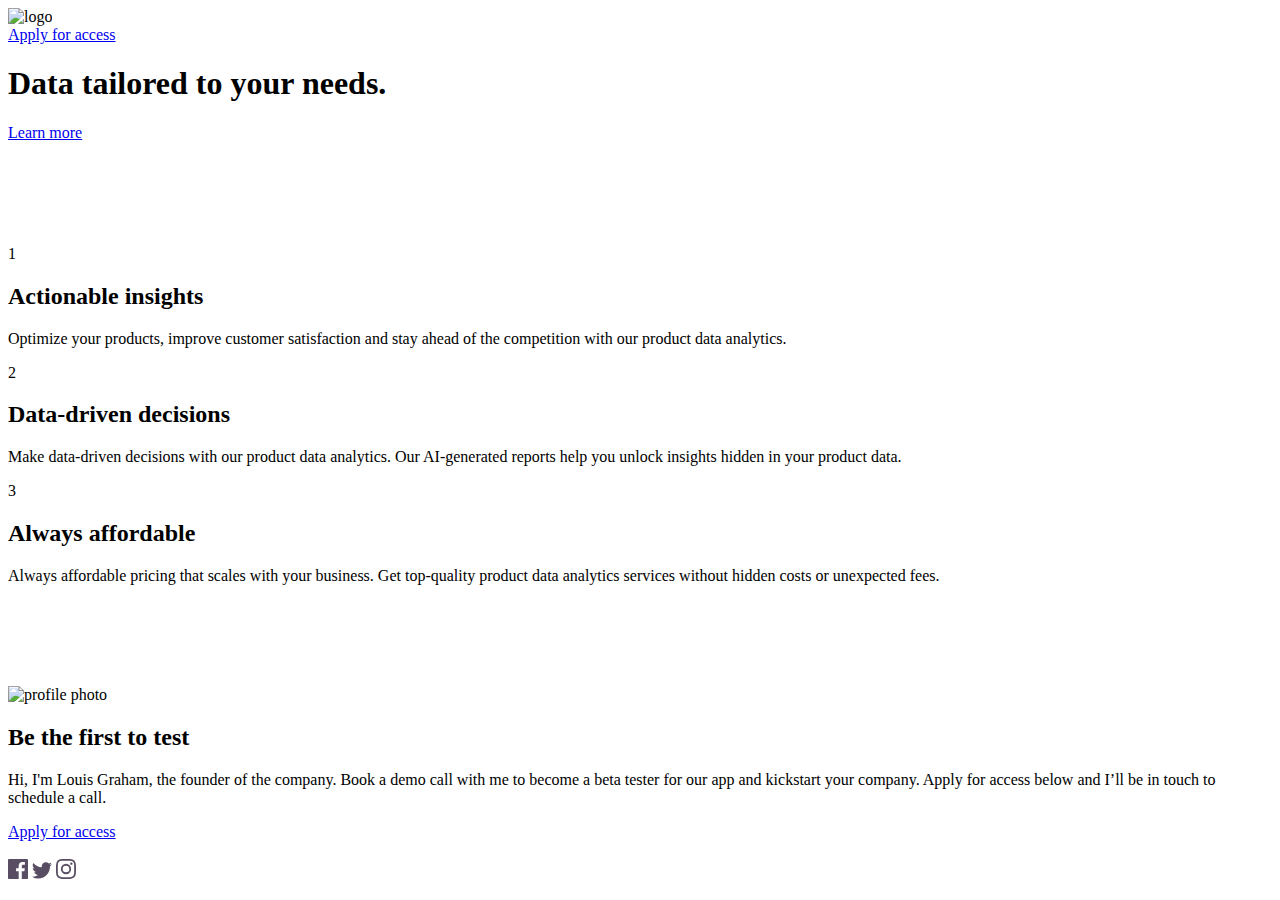
==== index.html @ 0f334190 "update readme and move html out" ====
<!DOCTYPE html>
<html lang="en">

<head>
  <meta charset="UTF-8">
  <meta name="viewport" content="width=device-width, initial-scale=1.0">

  <link rel="icon" type="image/png" sizes="32x32" href="./assets/images/favicon-32x32.png">
  <link rel="stylesheet" href="css/styles.css" />

  <title>Frontend Mentor | Workit landing page</title>
</head>

<body>
  <header>
    <nav class="nav">
      <div class=" logo">
        <img src="./assets/images/logo-light.svg" alt="logo" />
      </div>
      <a href='#' class="text-preset-5 link-secondary">
        Apply for access
      </a>
    </nav>
    <section class="hero">
      <div class="hero-content wrapper">
        <h1 class="text-preset-1">
          Data <span class="text-underlined">tailored</span> to your needs.
        </h1>

        <a href='#' class="text-preset-5 link-primary">
          Learn more
        </a>
      </div>
      <div class="hero-img-container">
        <img src="./assets/images/image-hero.webp" alt='' />
      </div>
      <svg viewBox="0 0 375 24" fill="none" xmlns="http://www.w3.org/2000/svg">
        <path d="M0 0V24H375V0C375 0 282.021 22.6667 188.021 22.6667C94.0206 22.6667 0 0 0 0Z" />
      </svg>
    </section>
    </nav>
    <div class="bg-pattern-1"></div>
    <div class="bg-pattern-2"></div>
  </header>

  <main>

    <section class="value-section">
      <div class="value-section__list">
        <div class="value-section__item wrapper">
          <span>1</span>
          <h2 class="text-preset-3">Actionable insights</h2>
          <p class="text-preset-4">Optimize your products, improve customer satisfaction and stay ahead of the
            competition
            with our product data analytics. </p>
        </div>
        <div class="value-section__item wrapper">
          <span>2 </span>
          <h2 class="text-preset-3">Data-driven decisions </h2>
          <p class="text-preset-4">Make data-driven decisions with our product data analytics. Our AI-generated reports
            help
            you unlock insights hidden in your product data.</p>
        </div>
        <div class="value-section__item wrapper">
          <span>3</span>
          <h2 class="text-preset-3">Always affordable </h2>
          <p class="text-preset-4">Always affordable pricing that scales with your business. Get top-quality product
            data
            analytics services without hidden costs or unexpected fees.</p>
        </div>
      </div>
      <svg viewBox="0 0 375 24" fill="none" xmlns="http://www.w3.org/2000/svg">
        <path d="M0 0V24H375V0C375 0 282.021 22.6667 188.021 22.6667C94.0206 22.6667 0 0 0 0Z" fill="#FFF" />
      </svg>
    </section>

    <section class="card-container wrapper">
      <div class="avatar"> <img src="./assets/images/image-founder.webp" alt="profile photo" /></div>
      <div class="card-content">
        <h2 class="text-preset-2"> Be the first to test</h2>
        <p class="text-preset-4">
          Hi, I'm Louis Graham, the founder of the company. Book a demo call with me to become a
          beta tester for our app and kickstart your company. Apply for access below and I’ll be
          in touch to schedule a call.
        </p>
        <a href='#' class="text-preset-5 link-primary">Apply for access</a>
      </div>
      <div class="bg-pattern-3"></div>
    </section>
    <footer>
      <div class="logo">
        <img src="./assets/images/logo-dark.svg" alt="" />
      </div>
      <div id="social-links" class="social-link-icons">
        <a href="#social-links"><svg xmlns="http://www.w3.org/2000/svg" width="20" height="20" viewBox="0 0 20 20">
            <path fill="#584D62"
              d="M18.896 0H1.104C.494 0 0 .494 0 1.104v17.793C0 19.506.494 20 1.104 20h9.58v-7.745H8.076V9.237h2.606V7.01c0-2.583 1.578-3.99 3.883-3.99 1.104 0 2.052.082 2.329.119v2.7h-1.598c-1.254 0-1.496.597-1.496 1.47v1.928h2.989l-.39 3.018h-2.6V20h5.098c.608 0 1.102-.494 1.102-1.104V1.104C20 .494 19.506 0 18.896 0Z" />
          </svg></a>
        <a href="#social-links"> <svg xmlns="http://www.w3.org/2000/svg" width="20" height="17" viewBox="0 0 20 17">
            <path fill="#584D62"
              d="M20 2.172a8.192 8.192 0 0 1-2.357.646 4.11 4.11 0 0 0 1.805-2.27 8.22 8.22 0 0 1-2.606.996A4.096 4.096 0 0 0 13.847.248c-2.65 0-4.596 2.472-3.998 5.037A11.648 11.648 0 0 1 1.392 1a4.109 4.109 0 0 0 1.27 5.478 4.086 4.086 0 0 1-1.858-.513c-.045 1.9 1.318 3.679 3.291 4.075a4.113 4.113 0 0 1-1.853.07 4.106 4.106 0 0 0 3.833 2.849A8.25 8.25 0 0 1 0 14.658a11.616 11.616 0 0 0 6.29 1.843c7.618 0 11.923-6.434 11.663-12.205A8.354 8.354 0 0 0 20 2.172Z" />
          </svg></a>
        <a href="#social-links"> <svg xmlns="http://www.w3.org/2000/svg" width="20" height="20" viewBox="0 0 20 20">
            <path fill="#584D62"
              d="M10 1.802c2.67 0 2.987.01 4.042.059 2.71.123 3.975 1.409 4.099 4.099.048 1.054.057 1.37.057 4.04 0 2.672-.01 2.988-.057 4.042-.124 2.687-1.387 3.975-4.1 4.099-1.054.048-1.37.058-4.041.058-2.67 0-2.987-.01-4.04-.058-2.717-.124-3.977-1.416-4.1-4.1-.048-1.054-.058-1.37-.058-4.041 0-2.67.01-2.986.058-4.04.124-2.69 1.387-3.977 4.1-4.1 1.054-.048 1.37-.058 4.04-.058ZM10 0C7.284 0 6.944.012 5.877.06 2.246.227.227 2.242.061 5.877.01 6.944 0 7.284 0 10s.012 3.057.06 4.123c.167 3.632 2.182 5.65 5.817 5.817 1.067.048 1.407.06 4.123.06s3.057-.012 4.123-.06c3.629-.167 5.652-2.182 5.816-5.817.05-1.066.061-1.407.061-4.123s-.012-3.056-.06-4.122C19.777 2.249 17.76.228 14.124.06 13.057.01 12.716 0 10 0Zm0 4.865a5.135 5.135 0 1 0 0 10.27 5.135 5.135 0 0 0 0-10.27Zm0 8.468a3.333 3.333 0 1 1 0-6.666 3.333 3.333 0 0 1 0 6.666Zm5.338-9.87a1.2 1.2 0 1 0 0 2.4 1.2 1.2 0 0 0 0-2.4Z" />
          </svg></a>
      </div>
    </footer>
  </main>
</body>

</html>
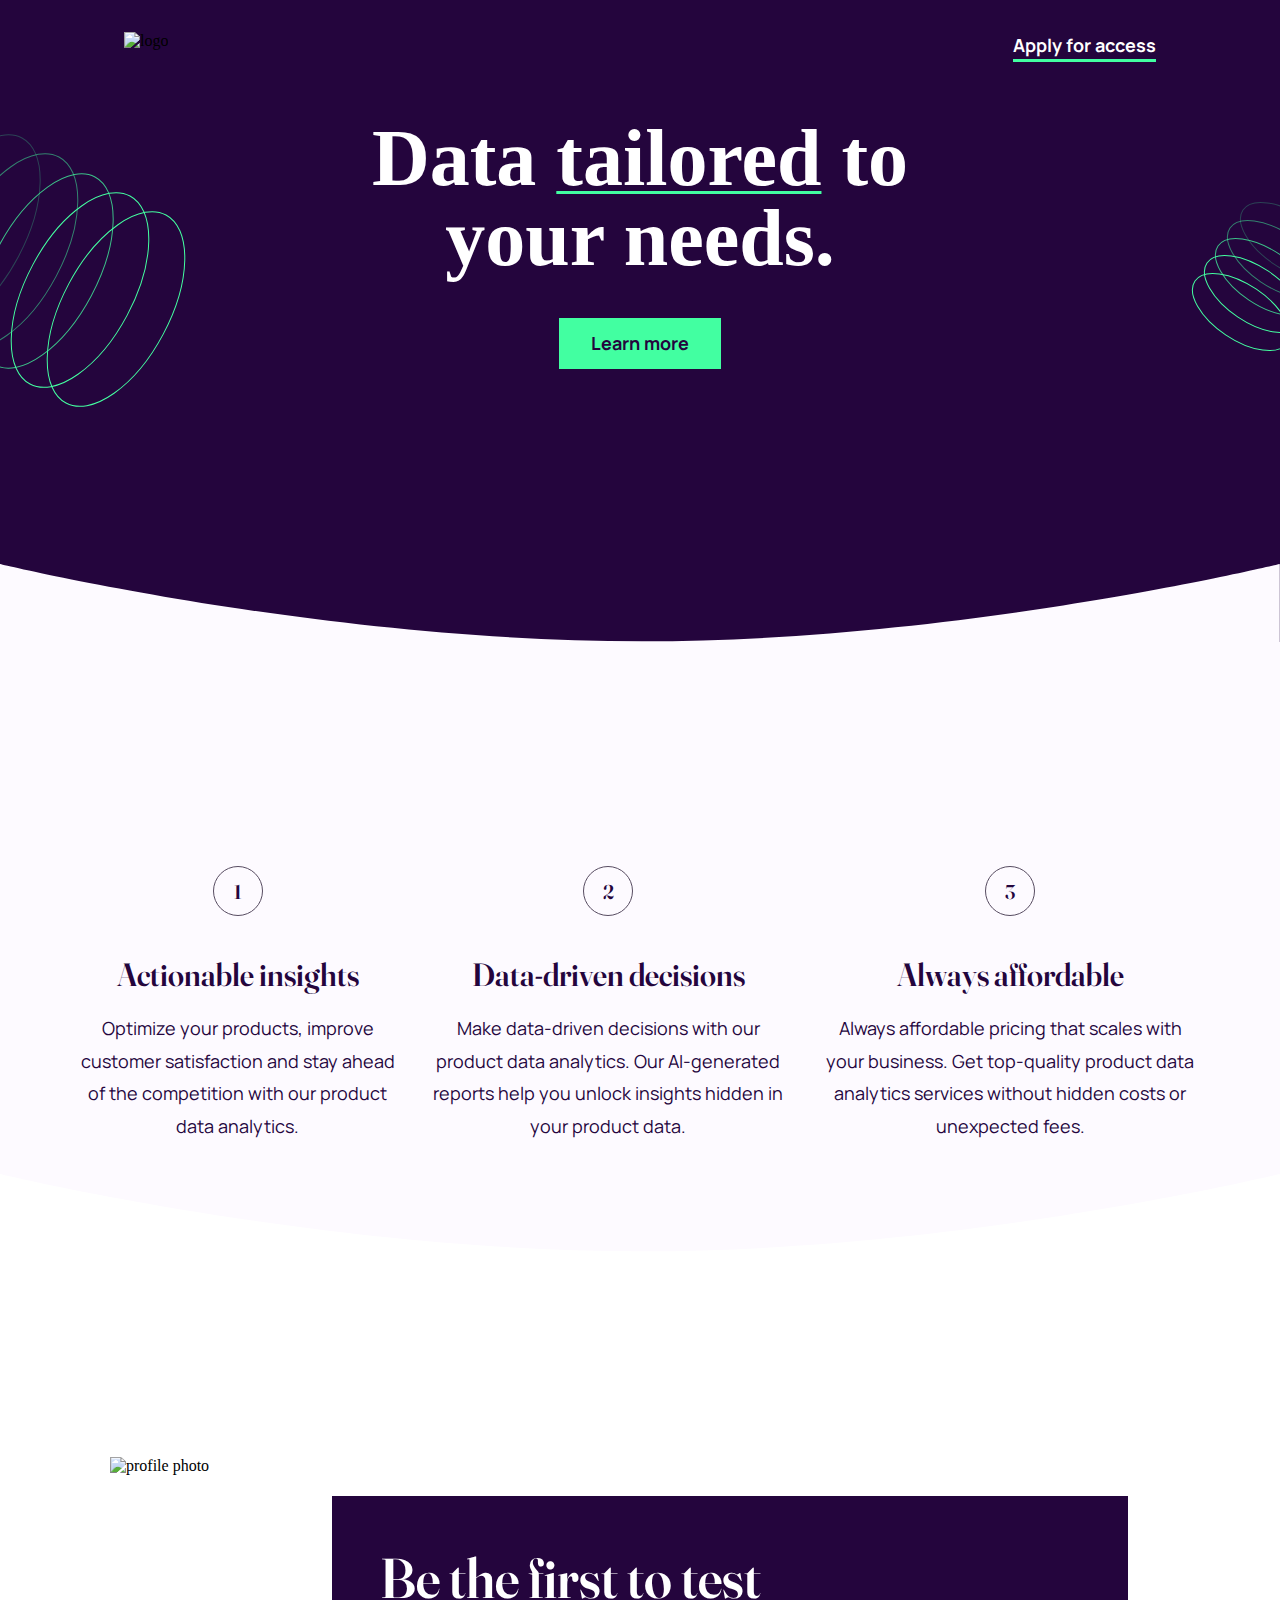
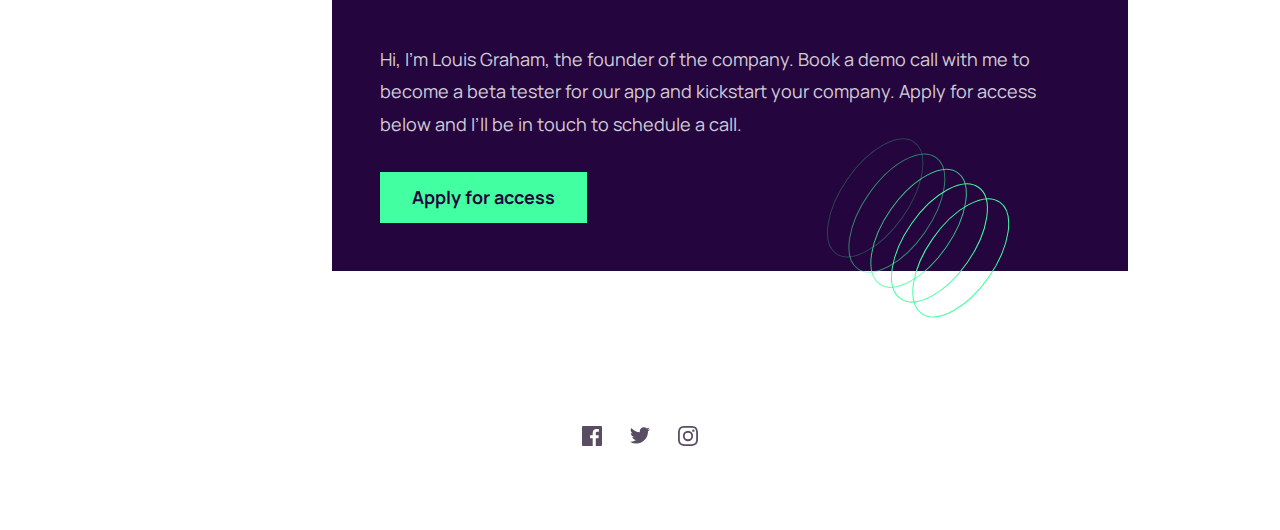
==== commit 35d979d3: "update css link" ====
--- a/index.html
+++ b/index.html
@@ -6,7 +6,7 @@
   <meta name="viewport" content="width=device-width, initial-scale=1.0">
 
   <link rel="icon" type="image/png" sizes="32x32" href="./assets/images/favicon-32x32.png">
-  <link rel="stylesheet" href="css/styles.css" />
+  <link rel="stylesheet" href="src/css/styles.css" />
 
   <title>Frontend Mentor | Workit landing page</title>
 </head>
--- a/src/css/styles.css
+++ b/src/css/styles.css
@@ -0,0 +1,14 @@
+@import "./normalize.css";
+@import "./fonts.css";
+@import "./variables.css";
+@import "./layout.css";
+@import "./components/header.css";
+@import "./components/link.css";
+@import "./components/hero-section.css";
+@import "./components/value-section.css";
+@import "./components/card-container-section.css";
+@import "./components/footer.css";
+
+.bg-color {
+  background-color: var(--clr-purple-900);
+}
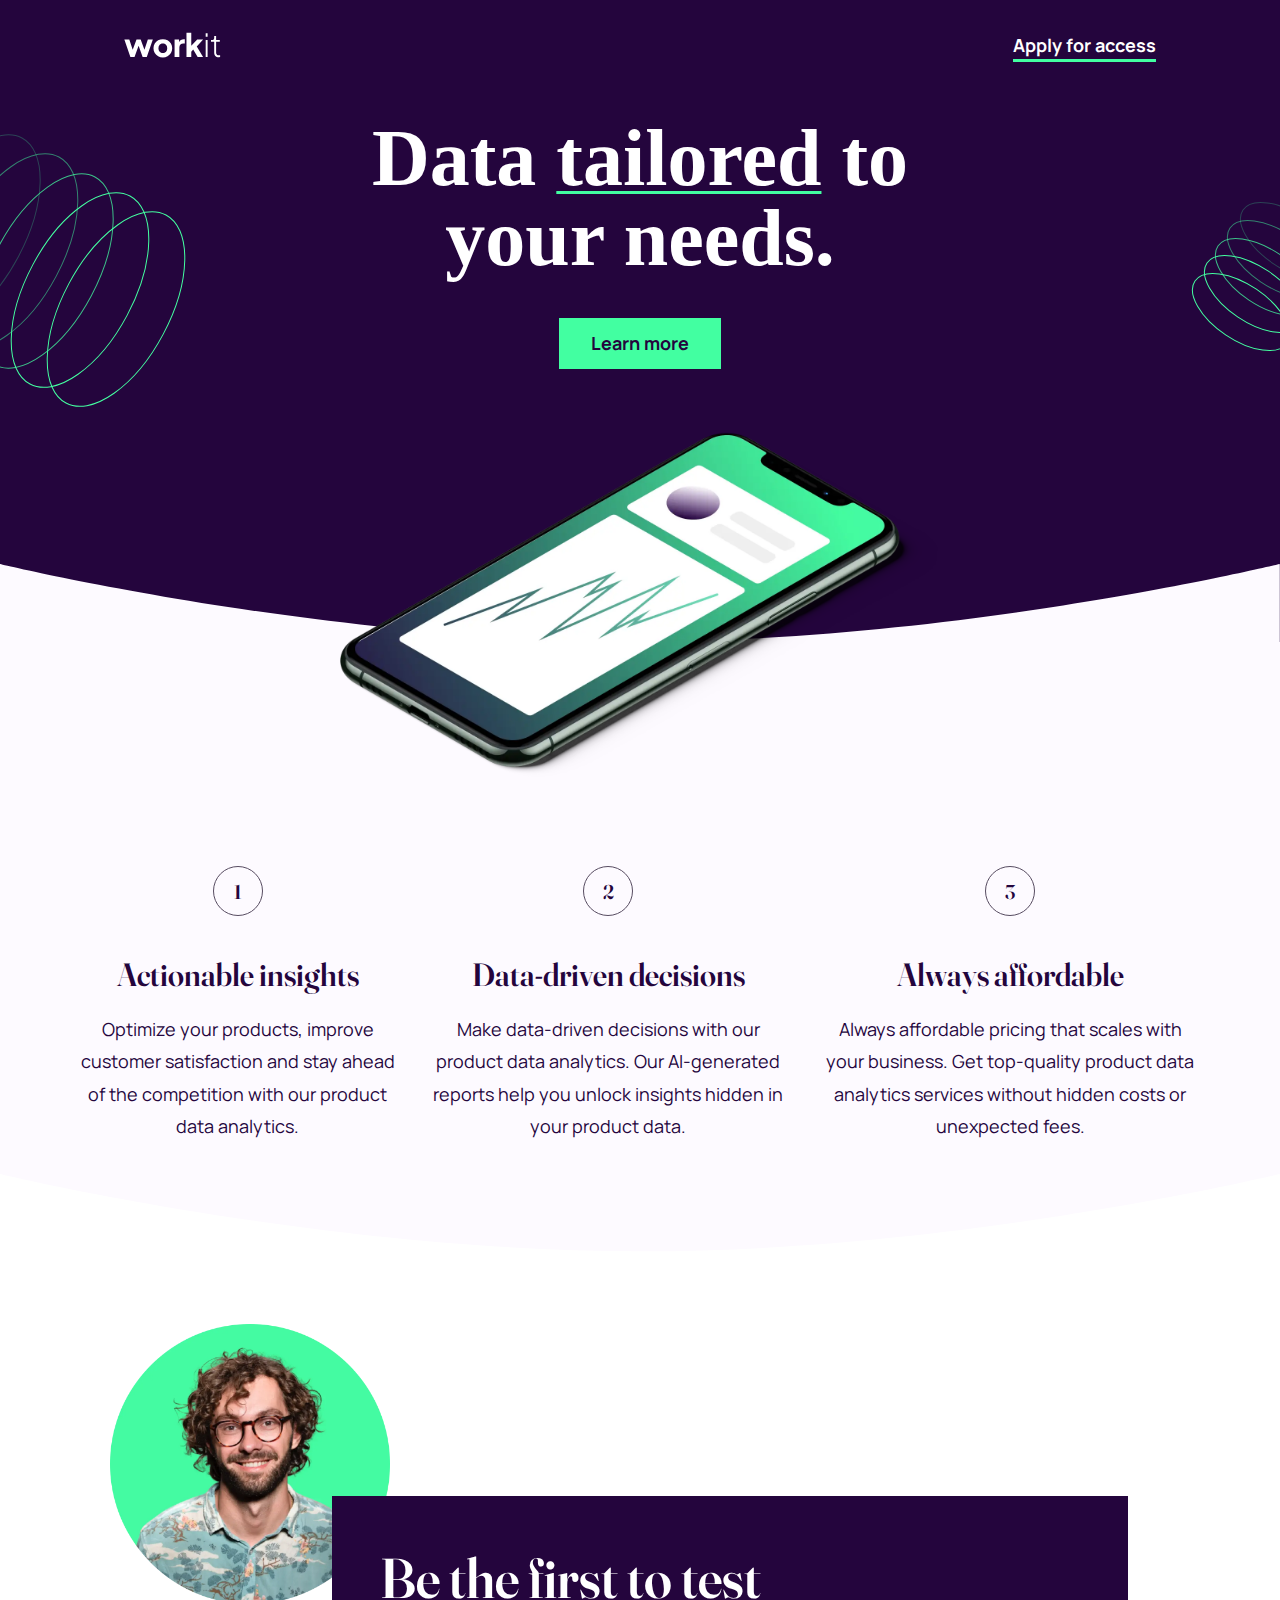
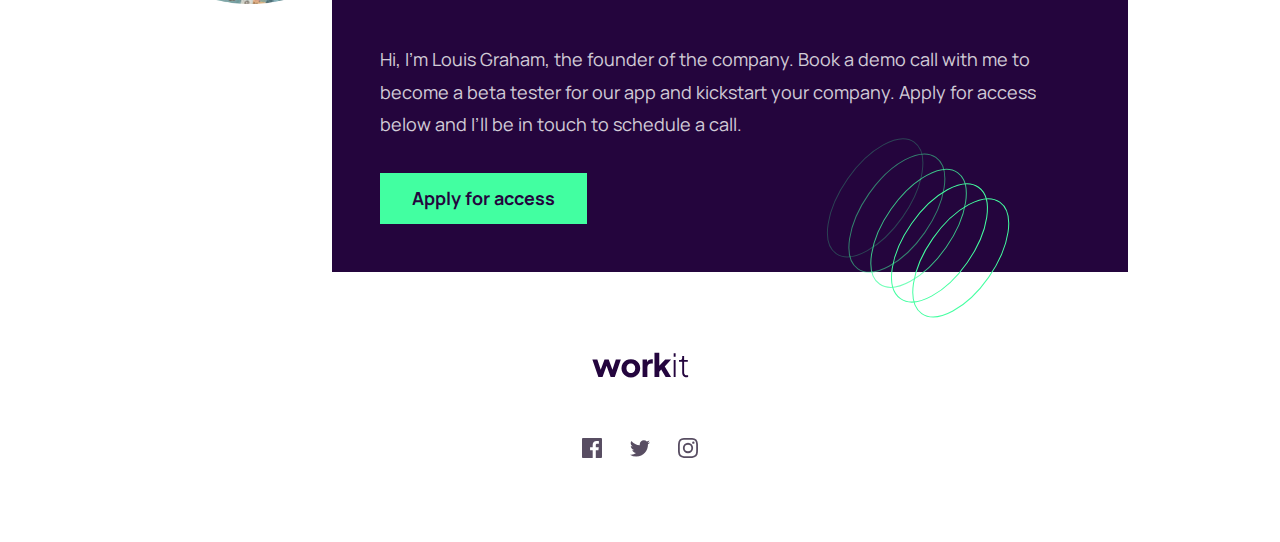
==== commit f709a1c1: "update imge links" ====
--- a/index.html
+++ b/index.html
@@ -15,7 +15,7 @@
   <header>
     <nav class="nav">
       <div class=" logo">
-        <img src="./assets/images/logo-light.svg" alt="logo" />
+        <img src="./src/assets/images/logo-light.svg" alt="logo" />
       </div>
       <a href='#' class="text-preset-5 link-secondary">
         Apply for access
@@ -32,7 +32,7 @@
         </a>
       </div>
       <div class="hero-img-container">
-        <img src="./assets/images/image-hero.webp" alt='' />
+        <img src="./src/assets/images/image-hero.webp" alt='' />
       </div>
       <svg viewBox="0 0 375 24" fill="none" xmlns="http://www.w3.org/2000/svg">
         <path d="M0 0V24H375V0C375 0 282.021 22.6667 188.021 22.6667C94.0206 22.6667 0 0 0 0Z" />
@@ -75,7 +75,7 @@
     </section>
 
     <section class="card-container wrapper">
-      <div class="avatar"> <img src="./assets/images/image-founder.webp" alt="profile photo" /></div>
+      <div class="avatar"> <img src="./src/assets/images/image-founder.webp" alt="profile photo" /></div>
       <div class="card-content">
         <h2 class="text-preset-2"> Be the first to test</h2>
         <p class="text-preset-4">
@@ -89,18 +89,21 @@
     </section>
     <footer>
       <div class="logo">
-        <img src="./assets/images/logo-dark.svg" alt="" />
+        <img src="./src/assets/images/logo-dark.svg" alt="" />
       </div>
       <div id="social-links" class="social-link-icons">
-        <a href="#social-links"><svg xmlns="http://www.w3.org/2000/svg" width="20" height="20" viewBox="0 0 20 20">
+        <a href="#social-links" aria-label="Go to Facebook" title="Go to facebook"><svg
+            xmlns="http://www.w3.org/2000/svg" width="20" height="20" viewBox="0 0 20 20">
             <path fill="#584D62"
               d="M18.896 0H1.104C.494 0 0 .494 0 1.104v17.793C0 19.506.494 20 1.104 20h9.58v-7.745H8.076V9.237h2.606V7.01c0-2.583 1.578-3.99 3.883-3.99 1.104 0 2.052.082 2.329.119v2.7h-1.598c-1.254 0-1.496.597-1.496 1.47v1.928h2.989l-.39 3.018h-2.6V20h5.098c.608 0 1.102-.494 1.102-1.104V1.104C20 .494 19.506 0 18.896 0Z" />
           </svg></a>
-        <a href="#social-links"> <svg xmlns="http://www.w3.org/2000/svg" width="20" height="17" viewBox="0 0 20 17">
+        <a href="#social-links" aria-label="Go to Twitter" title="Go to Twitter"> <svg
+            xmlns="http://www.w3.org/2000/svg" width="20" height="17" viewBox="0 0 20 17">
             <path fill="#584D62"
               d="M20 2.172a8.192 8.192 0 0 1-2.357.646 4.11 4.11 0 0 0 1.805-2.27 8.22 8.22 0 0 1-2.606.996A4.096 4.096 0 0 0 13.847.248c-2.65 0-4.596 2.472-3.998 5.037A11.648 11.648 0 0 1 1.392 1a4.109 4.109 0 0 0 1.27 5.478 4.086 4.086 0 0 1-1.858-.513c-.045 1.9 1.318 3.679 3.291 4.075a4.113 4.113 0 0 1-1.853.07 4.106 4.106 0 0 0 3.833 2.849A8.25 8.25 0 0 1 0 14.658a11.616 11.616 0 0 0 6.29 1.843c7.618 0 11.923-6.434 11.663-12.205A8.354 8.354 0 0 0 20 2.172Z" />
           </svg></a>
-        <a href="#social-links"> <svg xmlns="http://www.w3.org/2000/svg" width="20" height="20" viewBox="0 0 20 20">
+        <a href="#social-links" aria-label="Go to Instagram" title="Go to Instagram"><svg
+            xmlns="http://www.w3.org/2000/svg" width="20" height="20" viewBox="0 0 20 20">
             <path fill="#584D62"
               d="M10 1.802c2.67 0 2.987.01 4.042.059 2.71.123 3.975 1.409 4.099 4.099.048 1.054.057 1.37.057 4.04 0 2.672-.01 2.988-.057 4.042-.124 2.687-1.387 3.975-4.1 4.099-1.054.048-1.37.058-4.041.058-2.67 0-2.987-.01-4.04-.058-2.717-.124-3.977-1.416-4.1-4.1-.048-1.054-.058-1.37-.058-4.041 0-2.67.01-2.986.058-4.04.124-2.69 1.387-3.977 4.1-4.1 1.054-.048 1.37-.058 4.04-.058ZM10 0C7.284 0 6.944.012 5.877.06 2.246.227.227 2.242.061 5.877.01 6.944 0 7.284 0 10s.012 3.057.06 4.123c.167 3.632 2.182 5.65 5.817 5.817 1.067.048 1.407.06 4.123.06s3.057-.012 4.123-.06c3.629-.167 5.652-2.182 5.816-5.817.05-1.066.061-1.407.061-4.123s-.012-3.056-.06-4.122C19.777 2.249 17.76.228 14.124.06 13.057.01 12.716 0 10 0Zm0 4.865a5.135 5.135 0 1 0 0 10.27 5.135 5.135 0 0 0 0-10.27Zm0 8.468a3.333 3.333 0 1 1 0-6.666 3.333 3.333 0 0 1 0 6.666Zm5.338-9.87a1.2 1.2 0 1 0 0 2.4 1.2 1.2 0 0 0 0-2.4Z" />
           </svg></a>
